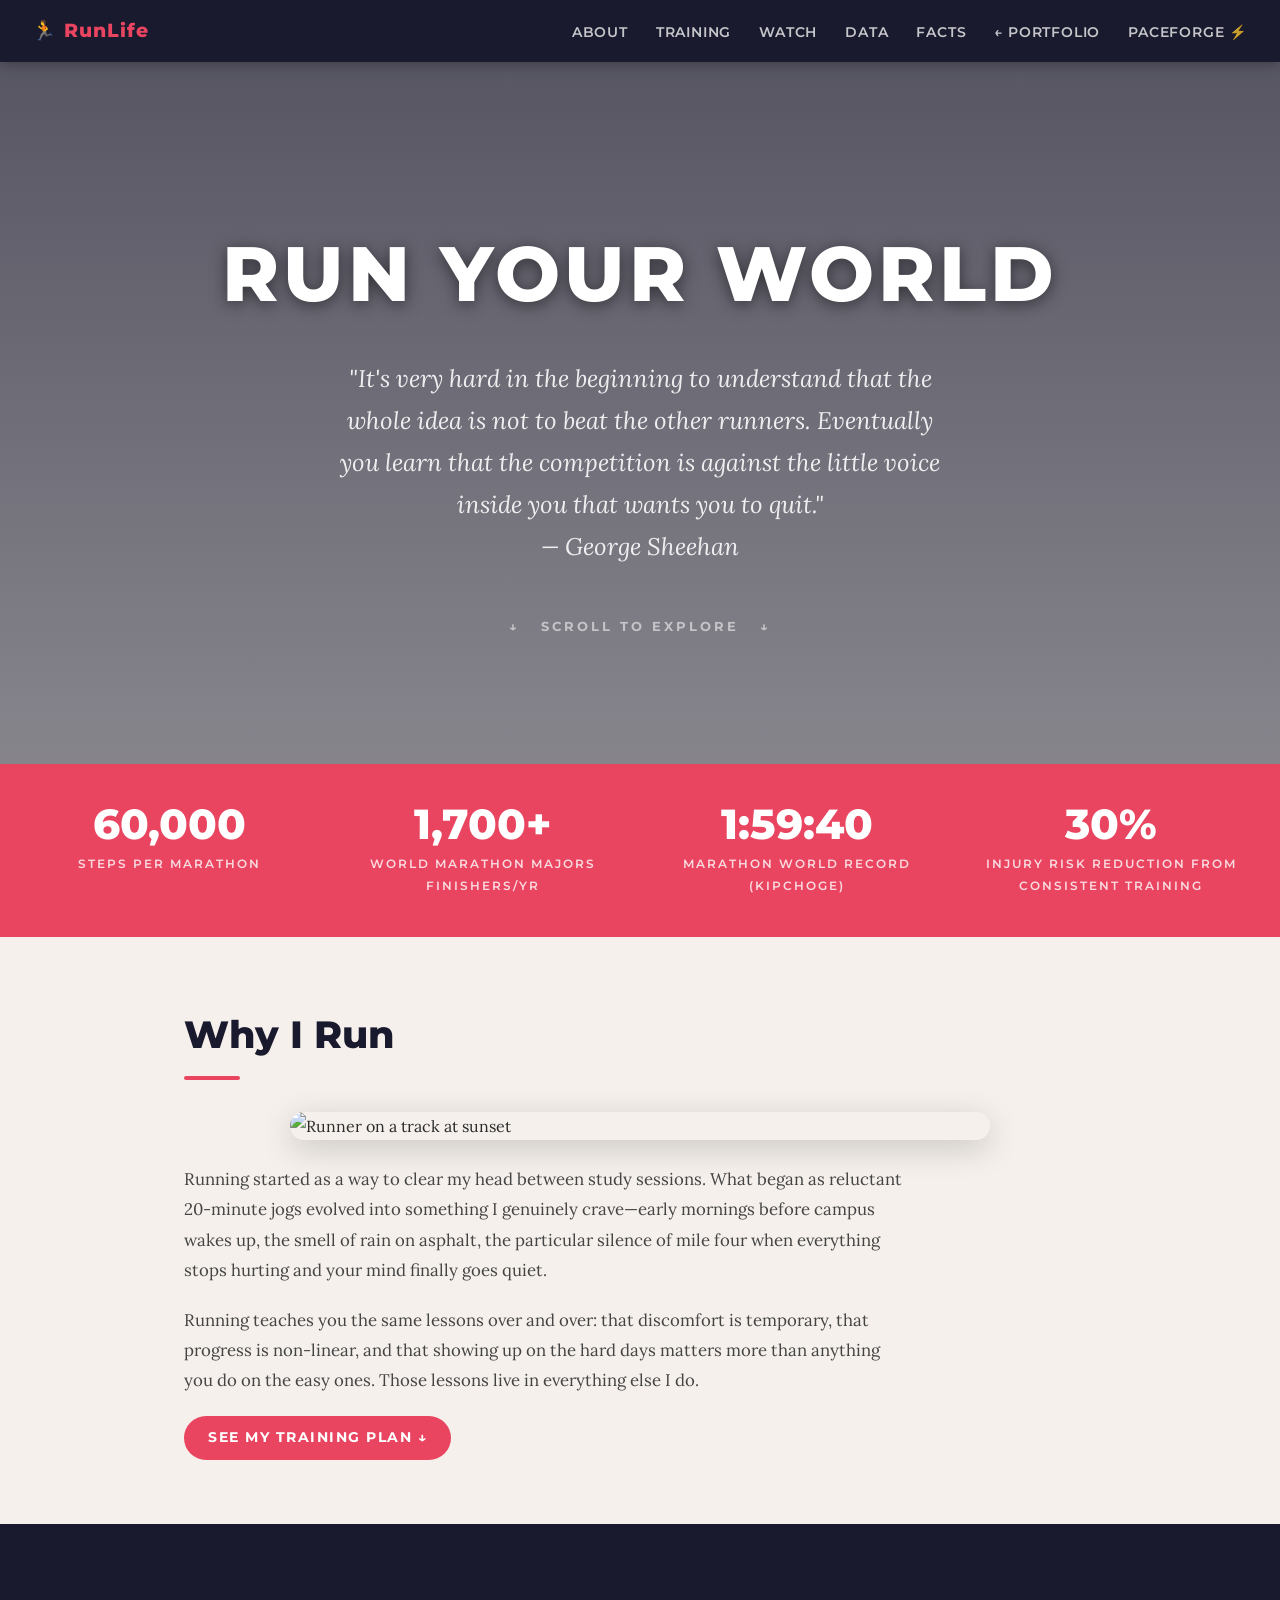
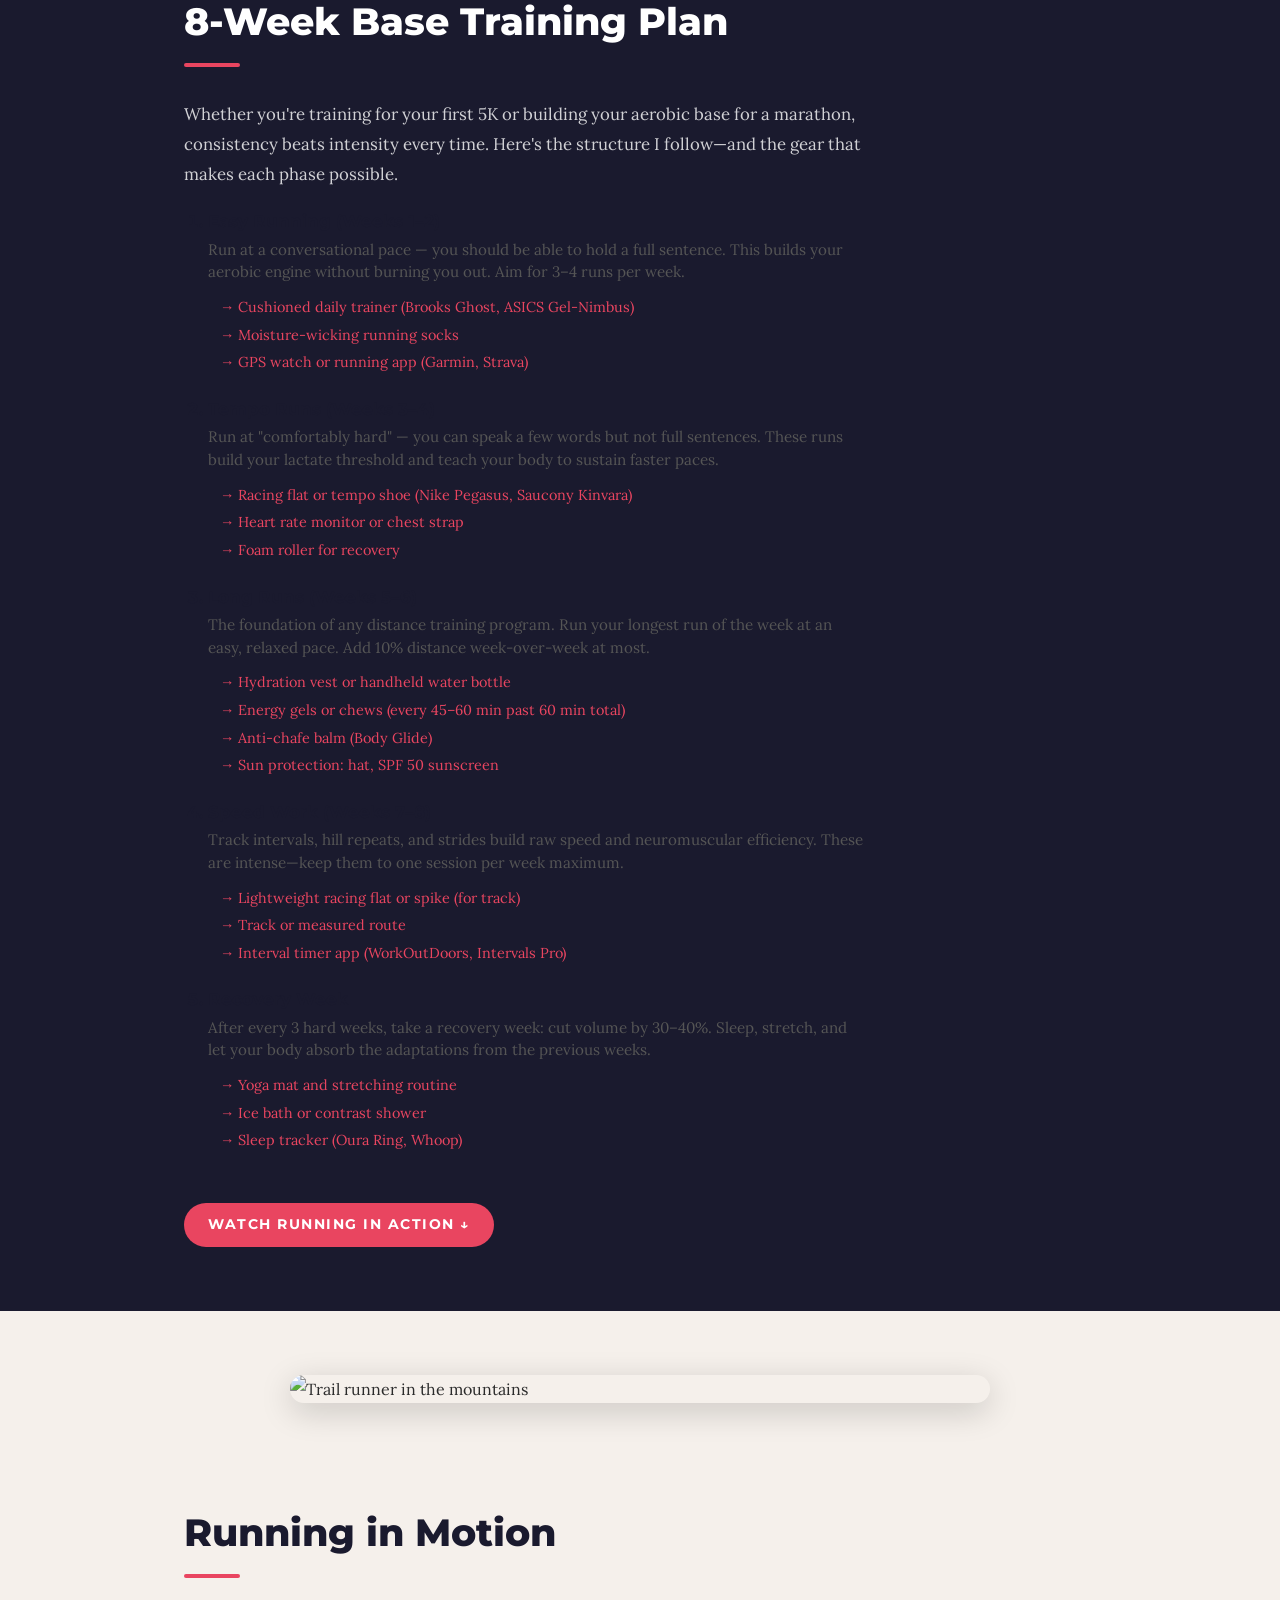
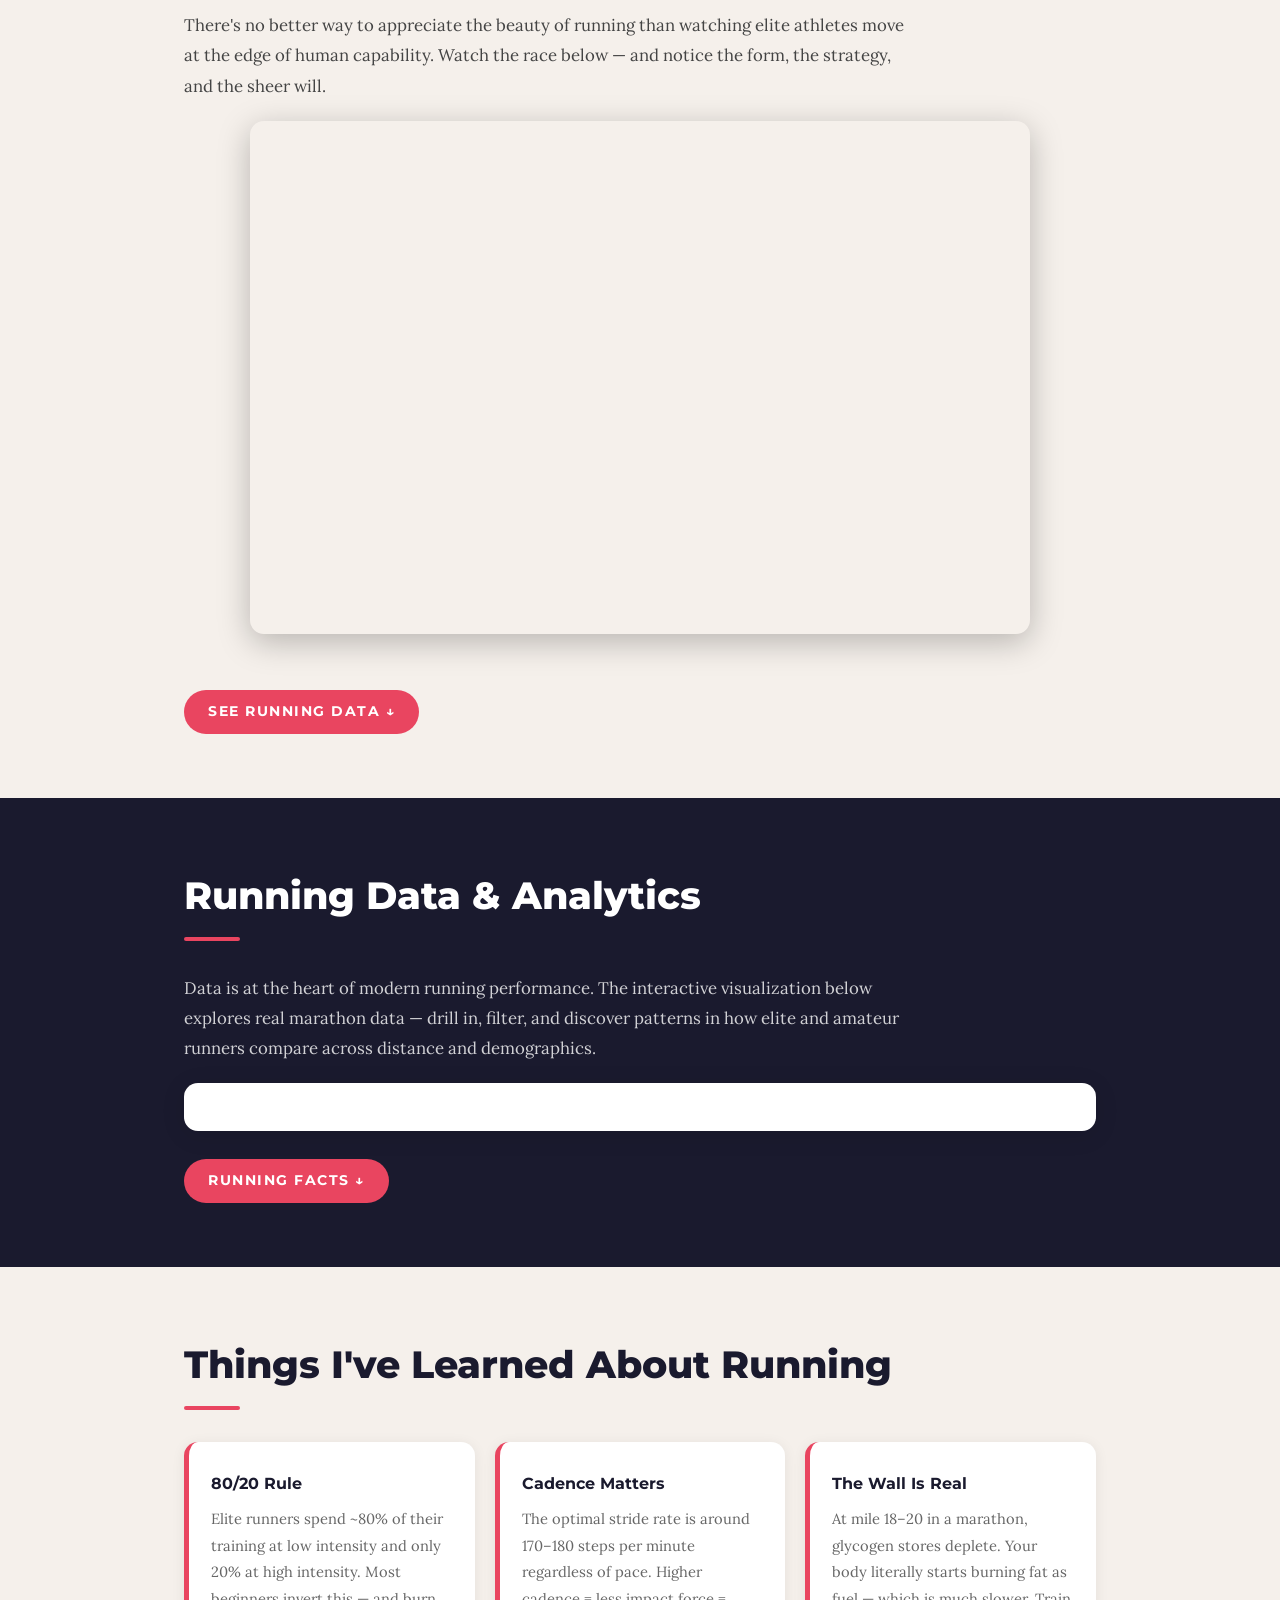
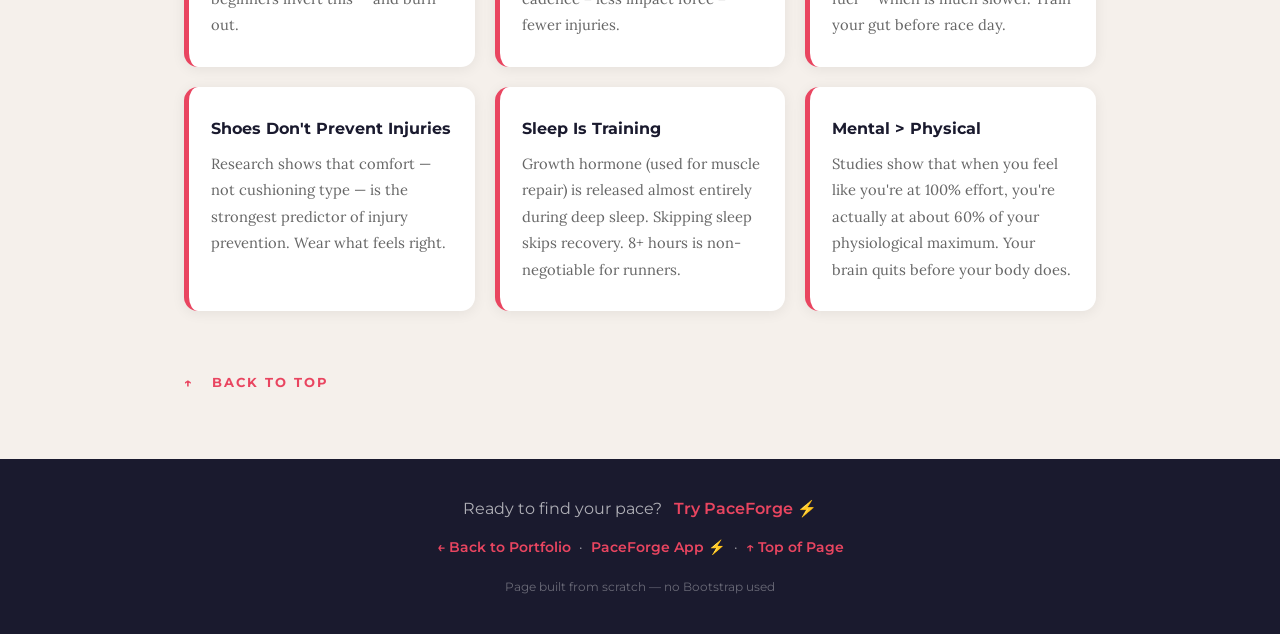
==== scratch.html @ 9eba05ad "Add files via upload" ====
<!DOCTYPE html>
<html lang="en">
<!--
  scratch.html — From-Scratch Running Page
  ✓ No Bootstrap used anywhere
  ✓ Linked to scratch-style.css (custom stylesheet, written from scratch)
  ✓ Nested lists (ordered list containing unordered lists)
  ✓ Images from Unsplash (not from Bootstrap theme)
  ✓ Embedded YouTube video
  ✓ On-page anchor (#top, #training, #video, #data, #facts)
  ✓ Custom background color/image in hero via CSS
  ✓ Live Tableau embed
  ✓ Navigation back to index.html
  ✓ Link to webapp.html (PaceForge)
-->
<head>
  <meta charset="UTF-8">
  <meta name="viewport" content="width=device-width, initial-scale=1.0">
  <title>Running | [Your Name]</title>
  <!-- Custom stylesheet (no Bootstrap) -->
  <link rel="stylesheet" href="scratch-style.css">
</head>
<body>

  <!-- ══════════════════════════════
       ON-PAGE ANCHOR: #top
  ══════════════════════════════ -->
  <span id="top"></span>

  <!-- ══════════════════════════════
       NAVIGATION
  ══════════════════════════════ -->
  <nav class="site-nav">
    <a href="#top" class="nav-brand">🏃 RunLife</a>
    <ul>
      <li><a href="#about-running">About</a></li>
      <li><a href="#training">Training</a></li>
      <li><a href="#video">Watch</a></li>
      <li><a href="#data">Data</a></li>
      <li><a href="#facts">Facts</a></li>
      <li><a href="index.html">← Portfolio</a></li>
      <li><a href="webapp.html">PaceForge ⚡</a></li>
    </ul>
  </nav>

  <!-- ══════════════════════════════
       HERO  (custom background image via CSS)
  ══════════════════════════════ -->
  <div class="hero-header">
    <h1>Run Your World</h1>
    <p class="hero-sub">
      "It's very hard in the beginning to understand that the whole idea is not to beat the other runners.
      Eventually you learn that the competition is against the little voice inside you that wants you to quit."
      <br><em>— George Sheehan</em>
    </p>
    <div class="scroll-hint">↓ &nbsp; scroll to explore &nbsp; ↓</div>
  </div>

  <!-- ══════════════════════════════
       STATS BAR  (div.stats-bar — DIV #3 from CSS)
  ══════════════════════════════ -->
  <div class="stats-bar">
    <div class="stat-item">
      <div class="stat-number">60,000</div>
      <div class="stat-label">Steps per Marathon</div>
    </div>
    <div class="stat-item">
      <div class="stat-number">1,700+</div>
      <div class="stat-label">World Marathon Majors Finishers/yr</div>
    </div>
    <div class="stat-item">
      <div class="stat-number">1:59:40</div>
      <div class="stat-label">Marathon World Record (Kipchoge)</div>
    </div>
    <div class="stat-item">
      <div class="stat-number">30%</div>
      <div class="stat-label">Injury Risk Reduction from Consistent Training</div>
    </div>
  </div>

  <!-- ══════════════════════════════
       ABOUT RUNNING SECTION
       ON-PAGE ANCHOR: #about-running
  ══════════════════════════════ -->
  <span id="about-running"></span>
  <div class="content-section">
    <h2>Why I Run</h2>
    <div class="section-rule"></div>

    <!-- Image from Unsplash (not from Bootstrap theme) ✓ -->
    <img
      class="run-image"
      src="https://images.unsplash.com/photo-1461897104016-0b3b00cc81ee?w=800&q=80"
      alt="Runner on a track at sunset"
    >

    <p>
      Running started as a way to clear my head between study sessions. What began as reluctant 20-minute jogs
      evolved into something I genuinely crave—early mornings before campus wakes up, the smell of rain on asphalt,
      the particular silence of mile four when everything stops hurting and your mind finally goes quiet.
    </p>
    <p>
      Running teaches you the same lessons over and over: that discomfort is temporary, that progress is
      non-linear, and that showing up on the hard days matters more than anything you do on the easy ones.
      Those lessons live in everything else I do.
    </p>

    <a class="anchor-link" href="#training">See My Training Plan ↓</a>
  </div>

  <!-- ══════════════════════════════
       TRAINING SECTION
       ON-PAGE ANCHOR: #training
       Ordered list containing unordered lists (nested lists ✓)
  ══════════════════════════════ -->
  <span id="training"></span>
  <div class="content-section alt-bg">
    <div style="max-width:960px; margin:0 auto; padding: 0 24px;">
      <h2>8-Week Base Training Plan</h2>
      <div class="section-rule"></div>
      <p>
        Whether you're training for your first 5K or building your aerobic base for a marathon,
        consistency beats intensity every time. Here's the structure I follow—and the gear that makes each phase possible.
      </p>

      <!-- ORDERED LIST containing UNORDERED LISTS ✓ -->
      <ol class="training-plan">

        <li>
          Easy Running (Weeks 1–2)
          <span class="li-desc">Run at a conversational pace — you should be able to hold a full sentence. This builds your aerobic engine without burning you out. Aim for 3–4 runs per week.</span>
          <ul class="gear-list">
            <li>Cushioned daily trainer (Brooks Ghost, ASICS Gel-Nimbus)</li>
            <li>Moisture-wicking running socks</li>
            <li>GPS watch or running app (Garmin, Strava)</li>
          </ul>
        </li>

        <li>
          Tempo Runs (Weeks 3–4)
          <span class="li-desc">Run at "comfortably hard" — you can speak a few words but not full sentences. These runs build your lactate threshold and teach your body to sustain faster paces.</span>
          <ul class="gear-list">
            <li>Racing flat or tempo shoe (Nike Pegasus, Saucony Kinvara)</li>
            <li>Heart rate monitor or chest strap</li>
            <li>Foam roller for recovery</li>
          </ul>
        </li>

        <li>
          Long Runs (Weeks 5–6)
          <span class="li-desc">The foundation of any distance training program. Run your longest run of the week at an easy, relaxed pace. Add 10% distance week-over-week at most.</span>
          <ul class="gear-list">
            <li>Hydration vest or handheld water bottle</li>
            <li>Energy gels or chews (every 45–60 min past 60 min total)</li>
            <li>Anti-chafe balm (Body Glide)</li>
            <li>Sun protection: hat, SPF 50 sunscreen</li>
          </ul>
        </li>

        <li>
          Speed Work (Weeks 7–8)
          <span class="li-desc">Track intervals, hill repeats, and strides build raw speed and neuromuscular efficiency. These are intense—keep them to one session per week maximum.</span>
          <ul class="gear-list">
            <li>Lightweight racing flat or spike (for track)</li>
            <li>Track or measured route</li>
            <li>Interval timer app (WorkOutDoors, Intervals Pro)</li>
          </ul>
        </li>

        <li>
          Recovery Week
          <span class="li-desc">After every 3 hard weeks, take a recovery week: cut volume by 30–40%. Sleep, stretch, and let your body absorb the adaptations from the previous weeks.</span>
          <ul class="gear-list">
            <li>Yoga mat and stretching routine</li>
            <li>Ice bath or contrast shower</li>
            <li>Sleep tracker (Oura Ring, Whoop)</li>
          </ul>
        </li>

      </ol>

      <br>
      <a class="anchor-link" href="#video">Watch Running in Action ↓</a>
    </div>
  </div>

  <!-- ══════════════════════════════
       SECOND IMAGE (additional ✓)
  ══════════════════════════════ -->
  <div class="content-section">
    <img
      class="run-image"
      src="https://images.unsplash.com/photo-1544717305-2782549b5136?w=800&q=80"
      alt="Trail runner in the mountains"
      style="margin-bottom:32px;"
    >
  </div>

  <!-- ══════════════════════════════
       YOUTUBE VIDEO
       ON-PAGE ANCHOR: #video
       Embedded YouTube video ✓ (works once hosted online)
  ══════════════════════════════ -->
  <span id="video"></span>
  <div class="content-section" style="padding-top:0;">
    <h2>Running in Motion</h2>
    <div class="section-rule"></div>
    <p>
      There's no better way to appreciate the beauty of running than watching elite athletes move at the edge
      of human capability. Watch the race below — and notice the form, the strategy, and the sheer will.
    </p>

    <!-- YouTube embed ✓
         NOTE: Replace "oAFPsF5LLSM" with any YouTube video ID you prefer.
         Go to a YouTube running video → Share → Embed → copy the 11-character ID.
         Format: https://www.youtube.com/embed/[VIDEO_ID]
         This will not display locally but works when hosted on GitHub Pages. -->
    <div class="video-container">
      <iframe
        src="https://www.youtube.com/embed/oAFPsF5LLSM"
        title="Marathon Running Video"
        allow="accelerometer; autoplay; clipboard-write; encrypted-media; gyroscope; picture-in-picture"
        allowfullscreen>
      </iframe>
    </div>

    <br><br>
    <a class="anchor-link" href="#data">See Running Data ↓</a>
  </div>

  <!-- ══════════════════════════════
       TABLEAU EMBED
       ON-PAGE ANCHOR: #data
       Live interactive Tableau visualization ✓
  ══════════════════════════════ -->
  <span id="data"></span>
  <div class="content-section alt-bg">
    <div style="max-width:960px; margin:0 auto; padding: 0 24px;">
      <h2>Running Data &amp; Analytics</h2>
      <div class="section-rule"></div>
      <p>
        Data is at the heart of modern running performance. The interactive visualization below
        explores real marathon data — drill in, filter, and discover patterns in how elite and amateur
        runners compare across distance and demographics.
      </p>

      <!-- ══ TABLEAU PUBLIC EMBED ══
           Live, interactive Tableau visualization ✓

           HOW TO SWAP THIS OUT:
           1. Go to https://public.tableau.com/app/discover
           2. Search "marathon" or "running" to find a viz you like
           3. Open the viz → click "Share" → "Embed Code"
           4. Replace everything inside div.tableau-container with that embed code.

           The viz below is the NYC Marathon Dashboard from Tableau Public.
      -->
      <div class="tableau-container">
        <div class='tableauPlaceholder' id='viz1' style='position: relative'>
          <noscript>
            <a href='#'>
              <img
                alt='NYC Marathon Dashboard'
                src='https://public.tableau.com/static/images/NY/NYCMarathon_16842979/NYCMarathon/1_rss.png'
                style='border: none'
              >
            </a>
          </noscript>
          <object class='tableauViz' style='display:none;'>
            <param name='host_url' value='https%3A%2F%2Fpublic.tableau.com%2F' />
            <param name='embed_code_version' value='3' />
            <param name='site_root' value='' />
            <param name='name' value='NYCMarathon_16842979/NYCMarathon' />
            <param name='tabs' value='no' />
            <param name='toolbar' value='yes' />
            <param name='animate_transition' value='yes' />
            <param name='display_static_image' value='yes' />
            <param name='display_spinner' value='yes' />
            <param name='display_overlay' value='yes' />
            <param name='display_count' value='yes' />
            <param name='language' value='en-US' />
          </object>
        </div>
        <script type='text/javascript'>
          var divElement = document.getElementById('viz1');
          var vizElement  = divElement.getElementsByTagName('object')[0];
          vizElement.style.width  = '100%';
          vizElement.style.height = (divElement.offsetWidth * 0.75) + 'px';
          var scriptElement = document.createElement('script');
          scriptElement.src = 'https://public.tableau.com/javascripts/api/viz_v1.js';
          vizElement.parentNode.insertBefore(scriptElement, vizElement);
        </script>
      </div>

      <br>
      <a class="anchor-link" href="#facts">Running Facts ↓</a>
    </div>
  </div>

  <!-- ══════════════════════════════
       RUNNING FACTS  (div.fact-grid — DIV #4)
       ON-PAGE ANCHOR: #facts
  ══════════════════════════════ -->
  <span id="facts"></span>
  <div class="content-section">
    <h2>Things I've Learned About Running</h2>
    <div class="section-rule"></div>

    <div class="fact-grid">
      <div class="fact-card">
        <h4>80/20 Rule</h4>
        <p>Elite runners spend ~80% of their training at low intensity and only 20% at high intensity. Most beginners invert this — and burn out.</p>
      </div>
      <div class="fact-card">
        <h4>Cadence Matters</h4>
        <p>The optimal stride rate is around 170–180 steps per minute regardless of pace. Higher cadence = less impact force = fewer injuries.</p>
      </div>
      <div class="fact-card">
        <h4>The Wall Is Real</h4>
        <p>At mile 18–20 in a marathon, glycogen stores deplete. Your body literally starts burning fat as fuel — which is much slower. Train your gut before race day.</p>
      </div>
      <div class="fact-card">
        <h4>Shoes Don't Prevent Injuries</h4>
        <p>Research shows that comfort — not cushioning type — is the strongest predictor of injury prevention. Wear what feels right.</p>
      </div>
      <div class="fact-card">
        <h4>Sleep Is Training</h4>
        <p>Growth hormone (used for muscle repair) is released almost entirely during deep sleep. Skipping sleep skips recovery. 8+ hours is non-negotiable for runners.</p>
      </div>
      <div class="fact-card">
        <h4>Mental > Physical</h4>
        <p>Studies show that when you feel like you're at 100% effort, you're actually at about 60% of your physiological maximum. Your brain quits before your body does.</p>
      </div>
    </div>

    <br><br>
    <!-- Back to top anchor ✓ -->
    <a class="back-to-top" href="#top">↑ &nbsp; Back to Top</a>
  </div>

  <!-- ══════════════════════════════
       FOOTER — navigation back to professional pages ✓
  ══════════════════════════════ -->
  <footer class="site-footer">
    <p style="margin-bottom: 12px; font-size: 1rem;">
      Ready to find your pace?
      <a href="webapp.html" style="margin-left:8px;">Try PaceForge ⚡</a>
    </p>
    <p>
      <a href="index.html">← Back to Portfolio</a>
      &nbsp;·&nbsp;
      <a href="webapp.html">PaceForge App ⚡</a>
      &nbsp;·&nbsp;
      <a href="#top">↑ Top of Page</a>
    </p>
    <p style="margin-top:16px; font-size: 0.78rem; color: rgba(255,255,255,0.35);">
      Page built from scratch — no Bootstrap used
    </p>
  </footer>

</body>
</html>
---- scratch-style.css ----
/* ============================================================
   scratch-style.css  —  Custom stylesheet for Running page
   No Bootstrap. All styles written from scratch.
   ============================================================ */

/* ── Google Fonts import ── */
@import url('https://fonts.googleapis.com/css2?family=Montserrat:wght@400;600;700;800&family=Lora:ital,wght@0,400;0,600;1,400&display=swap');

/* ══════════════════════════════
   1. BASE / BODY
══════════════════════════════ */
* {
  box-sizing: border-box;
  margin: 0;
  padding: 0;
}

body {
  font-family: 'Lora', Georgia, serif;         /* font-family */
  color: #2b2b2b;                              /* font-color */
  background-color: #f5f0eb;                   /* warm off-white base */
  line-height: 1.75;
}

/* ══════════════════════════════
   2. NAVIGATION BAR
══════════════════════════════ */
nav.site-nav {
  background-color: #1a1a2e;
  padding: 14px 32px;
  display: flex;
  align-items: center;
  justify-content: space-between;
  position: sticky;
  top: 0;
  z-index: 100;
  box-shadow: 0 2px 12px rgba(0, 0, 0, 0.3);
}

nav.site-nav .nav-brand {
  font-family: 'Montserrat', sans-serif;       /* font-family */
  font-weight: 800;
  font-size: 1.2rem;
  color: #e94560;                              /* font-color */
  text-decoration: none;
  letter-spacing: 1px;
}

nav.site-nav ul {
  list-style: none;
  display: flex;
  gap: 28px;
  padding: 0;
  margin: 0;
}

nav.site-nav ul li a {
  font-family: 'Montserrat', sans-serif;       /* font-family */
  font-weight: 600;
  font-size: 0.88rem;
  color: rgba(255, 255, 255, 0.75);           /* font-color */
  text-decoration: none;
  letter-spacing: 0.8px;
  text-transform: uppercase;
  transition: color 0.2s;
}

nav.site-nav ul li a:hover {
  color: #e94560;                              /* font-color */
}

/* ══════════════════════════════
   3. HERO HEADER  (DIV #1)
══════════════════════════════ */
div.hero-header {
  background-image:
    linear-gradient(to bottom, rgba(26, 26, 46, 0.72), rgba(26, 26, 46, 0.50)),
    url('https://images.unsplash.com/photo-1571008887538-b36bb32f4571?w=1400&q=80');
  background-size: cover;
  background-position: center 35%;
  min-height: 78vh;
  display: flex;
  flex-direction: column;
  align-items: center;
  justify-content: center;
  text-align: center;
  padding: 80px 24px 60px;
  color: #ffffff;                              /* font-color */
}

div.hero-header h1 {
  font-family: 'Montserrat', sans-serif;       /* font-family */
  font-weight: 800;
  font-size: clamp(2.6rem, 6vw, 5rem);
  text-transform: uppercase;
  letter-spacing: 4px;
  text-shadow: 0 3px 16px rgba(0, 0, 0, 0.5);
  margin-bottom: 16px;
}

div.hero-header p.hero-sub {
  font-family: 'Lora', serif;
  font-style: italic;
  font-size: clamp(1.1rem, 2.5vw, 1.5rem);
  color: rgba(255, 255, 255, 0.88);           /* font-color */
  max-width: 600px;
}

div.hero-header .scroll-hint {
  margin-top: 48px;
  font-family: 'Montserrat', sans-serif;
  font-size: 0.8rem;
  font-weight: 700;
  letter-spacing: 3px;
  text-transform: uppercase;
  color: rgba(255, 255, 255, 0.55);           /* font-color */
  animation: bounce 2s infinite;
}

@keyframes bounce {
  0%, 100% { transform: translateY(0); }
  50%       { transform: translateY(8px); }
}

/* ══════════════════════════════
   4. ANCHOR LINKS (SECTION JUMPS)
══════════════════════════════ */
a.anchor-link {
  display: inline-block;
  background-color: #e94560;
  color: #ffffff;                              /* font-color */
  font-family: 'Montserrat', sans-serif;       /* font-family */
  font-weight: 700;
  font-size: 0.85rem;
  text-transform: uppercase;
  letter-spacing: 1.5px;
  padding: 10px 24px;
  border-radius: 50px;
  text-decoration: none;
  transition: background 0.2s, transform 0.2s;
}

a.anchor-link:hover {
  background-color: #c0392b;
  transform: translateY(-2px);
}

/* ══════════════════════════════
   5. SECTION WRAPPERS  (DIV #2)
══════════════════════════════ */
div.content-section {
  max-width: 960px;
  margin: 0 auto;
  padding: 64px 24px;
}

div.content-section h2 {
  font-family: 'Montserrat', sans-serif;       /* font-family */
  font-weight: 800;
  font-size: clamp(1.8rem, 3vw, 2.4rem);
  color: #1a1a2e;                              /* font-color */
  margin-bottom: 8px;
}

div.content-section .section-rule {
  width: 56px;
  height: 4px;
  background: #e94560;
  border-radius: 2px;
  margin-bottom: 32px;
}

div.content-section p {
  font-size: 1.05rem;
  color: #444;                                 /* font-color */
  line-height: 1.8;
  margin-bottom: 20px;
  max-width: 720px;
}

/* Alternating section backgrounds */
div.content-section.alt-bg {
  background-color: #1a1a2e;
  max-width: 100%;
  padding: 64px 0;
  color: #eee;                                 /* font-color */
}

div.content-section.alt-bg > * {
  max-width: 960px;
  margin-left: auto;
  margin-right: auto;
  padding-left: 24px;
  padding-right: 24px;
}

div.content-section.alt-bg h2 {
  color: #ffffff;                              /* font-color */
}

div.content-section.alt-bg p {
  color: rgba(255, 255, 255, 0.80);           /* font-color */
}

/* ══════════════════════════════
   6. STATS BAR  (DIV #3)
══════════════════════════════ */
div.stats-bar {
  background-color: #e94560;
  color: #ffffff;                              /* font-color */
  display: flex;
  justify-content: space-around;
  flex-wrap: wrap;
  padding: 40px 24px;
  gap: 24px;
}

div.stats-bar .stat-item {
  text-align: center;
  flex: 1;
  min-width: 140px;
}

div.stats-bar .stat-number {
  font-family: 'Montserrat', sans-serif;       /* font-family */
  font-weight: 800;
  font-size: 2.6rem;
  color: #ffffff;                              /* font-color */
  line-height: 1;
}

div.stats-bar .stat-label {
  font-family: 'Montserrat', sans-serif;       /* font-family */
  font-weight: 600;
  font-size: 0.78rem;
  text-transform: uppercase;
  letter-spacing: 2px;
  color: rgba(255, 255, 255, 0.80);           /* font-color */
  margin-top: 8px;
}

/* ══════════════════════════════
   7. RUNNING IMAGE
══════════════════════════════ */
img.run-image {
  width: 100%;
  max-width: 700px;
  border-radius: 16px;
  display: block;
  margin: 0 auto 24px;
  box-shadow: 0 8px 32px rgba(0, 0, 0, 0.18);
  object-fit: cover;
}

/* ══════════════════════════════
   8. LISTS
══════════════════════════════ */
ol.training-plan {
  max-width: 680px;
  padding-left: 24px;
}

ol.training-plan > li {
  font-family: 'Montserrat', sans-serif;       /* font-family */
  font-weight: 700;
  font-size: 1.05rem;
  color: #1a1a2e;                              /* font-color */
  margin-bottom: 20px;
  line-height: 1.5;
}

ol.training-plan > li span.li-desc {
  display: block;
  font-family: 'Lora', serif;                  /* font-family */
  font-weight: 400;
  font-size: 0.95rem;
  color: #555;                                 /* font-color */
  margin-top: 4px;
  margin-bottom: 10px;
}

ul.gear-list {
  list-style: none;
  padding-left: 12px;
  margin: 8px 0 0;
}

ul.gear-list li {
  font-family: 'Lora', serif;                  /* font-family */
  font-weight: 400;
  font-size: 0.9rem;
  color: #e94560;                              /* font-color */
  padding: 3px 0;
}

ul.gear-list li::before {
  content: '→  ';
  color: #e94560;                              /* font-color */
  font-weight: 700;
}

/* ══════════════════════════════
   9. FACT CARDS  (DIV #4)
══════════════════════════════ */
div.fact-grid {
  display: grid;
  grid-template-columns: repeat(auto-fit, minmax(220px, 1fr));
  gap: 20px;
  margin-top: 16px;
}

div.fact-card {
  background: #ffffff;
  border-radius: 14px;
  padding: 28px 22px;
  border-left: 5px solid #e94560;
  box-shadow: 0 2px 14px rgba(0, 0, 0, 0.07);
  transition: transform 0.2s;
}

div.fact-card:hover {
  transform: translateY(-4px);
}

div.fact-card h4 {
  font-family: 'Montserrat', sans-serif;       /* font-family */
  font-weight: 700;
  font-size: 1rem;
  color: #1a1a2e;                              /* font-color */
  margin-bottom: 8px;
}

div.fact-card p {
  font-size: 0.92rem;
  color: #666;                                 /* font-color */
  margin: 0;
}

/* ══════════════════════════════
   10. VIDEO CONTAINER
══════════════════════════════ */
div.video-container {
  position: relative;
  padding-bottom: 56.25%;  /* 16:9 */
  height: 0;
  overflow: hidden;
  border-radius: 14px;
  box-shadow: 0 8px 32px rgba(0, 0, 0, 0.25);
  max-width: 780px;
  margin: 0 auto;
}

div.video-container iframe {
  position: absolute;
  top: 0; left: 0;
  width: 100%; height: 100%;
  border: 0;
}

/* ══════════════════════════════
   11. TABLEAU CONTAINER
══════════════════════════════ */
div.tableau-container {
  background: #ffffff;
  border-radius: 14px;
  padding: 24px;
  box-shadow: 0 4px 24px rgba(0, 0, 0, 0.10);
  overflow: hidden;
  text-align: center;
}

/* ══════════════════════════════
   12. FOOTER
══════════════════════════════ */
footer.site-footer {
  background-color: #1a1a2e;
  color: rgba(255, 255, 255, 0.65);           /* font-color */
  font-family: 'Montserrat', sans-serif;       /* font-family */
  font-size: 0.88rem;
  text-align: center;
  padding: 36px 24px;
}

footer.site-footer a {
  color: #e94560;                              /* font-color */
  text-decoration: none;
  font-weight: 600;
  transition: color 0.2s;
}

footer.site-footer a:hover {
  color: #ff6b81;                              /* font-color */
}

/* ══════════════════════════════
   13. BACK TO TOP BUTTON
══════════════════════════════ */
a.back-to-top {
  display: inline-flex;
  align-items: center;
  gap: 8px;
  font-family: 'Montserrat', sans-serif;       /* font-family */
  font-weight: 700;
  font-size: 0.82rem;
  text-transform: uppercase;
  letter-spacing: 2px;
  color: #e94560;                              /* font-color */
  text-decoration: none;
  transition: color 0.2s;
}

a.back-to-top:hover {
  color: #c0392b;                              /* font-color */
}

/* ══════════════════════════════
   14. RESPONSIVE ADJUSTMENTS
══════════════════════════════ */
@media (max-width: 640px) {
  nav.site-nav {
    flex-direction: column;
    gap: 12px;
  }
  nav.site-nav ul {
    gap: 16px;
    flex-wrap: wrap;
    justify-content: center;
  }
  div.stats-bar {
    padding: 28px 16px;
  }
}
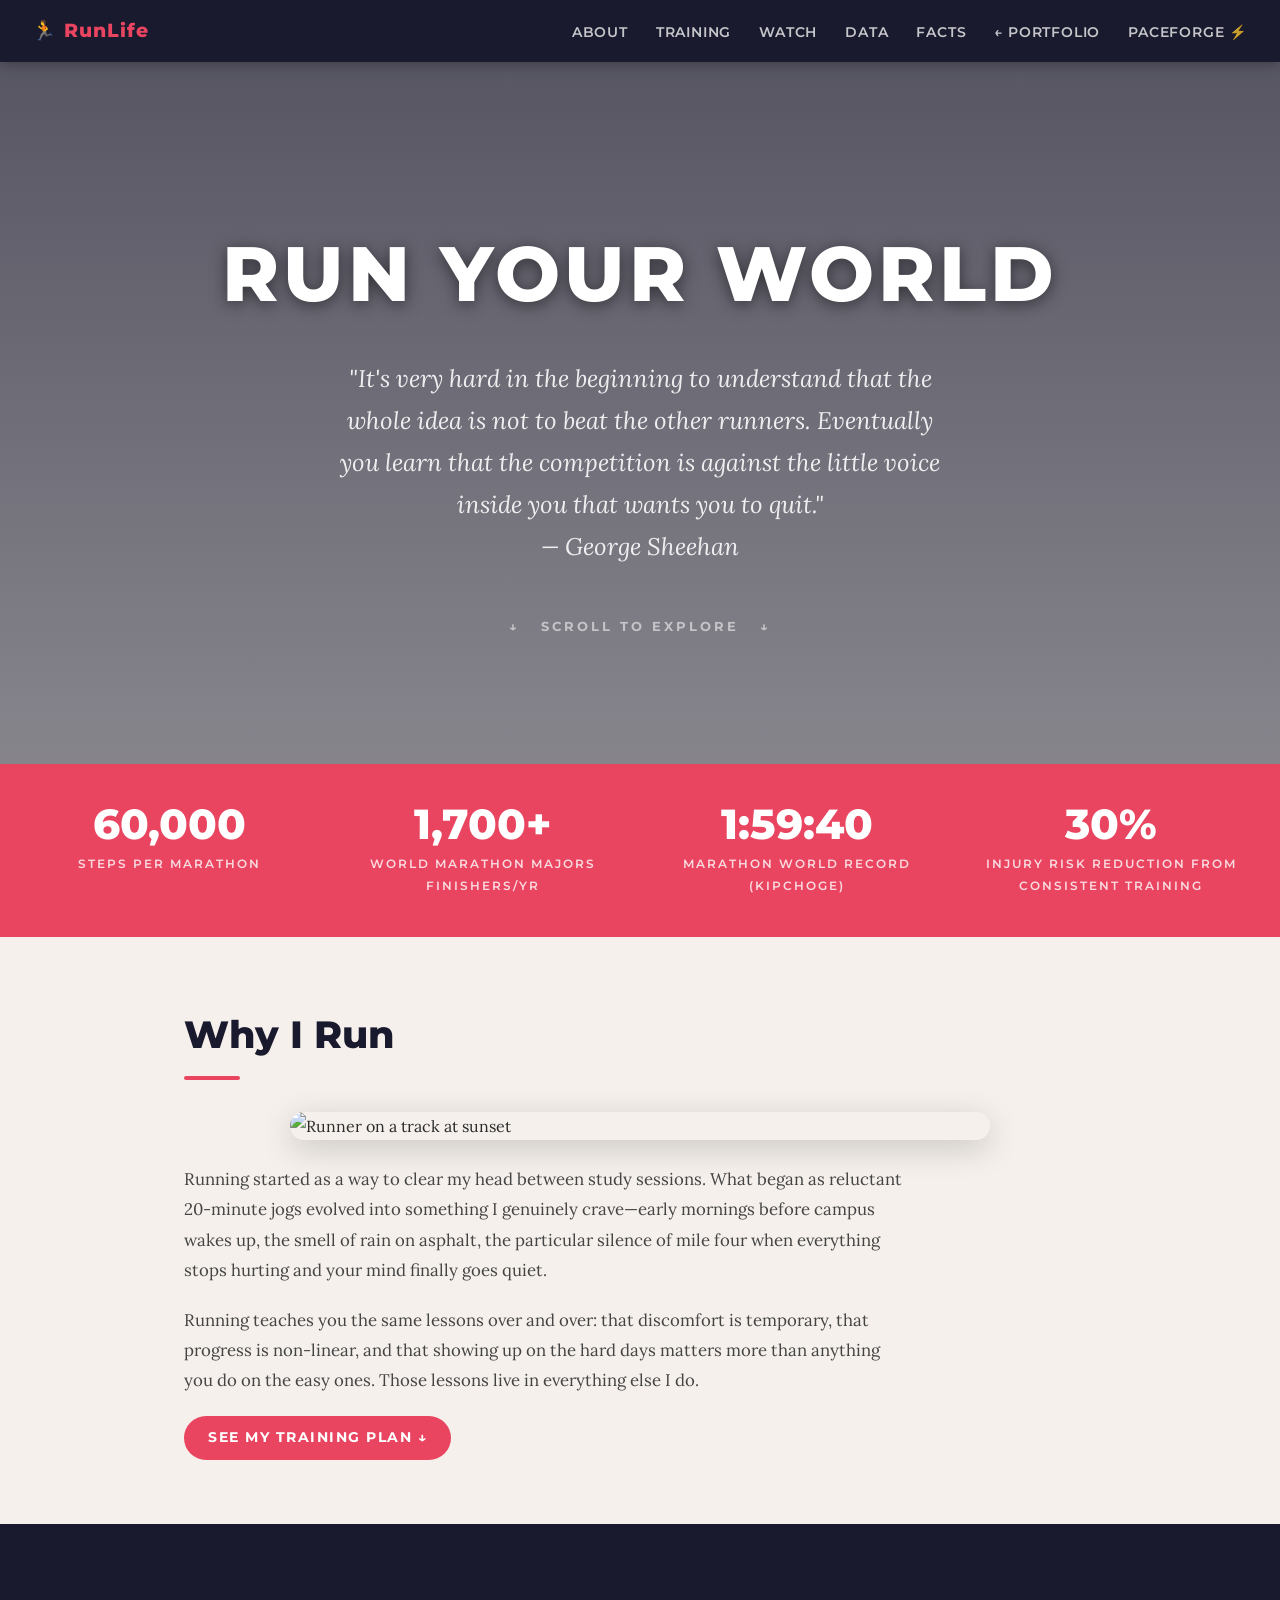
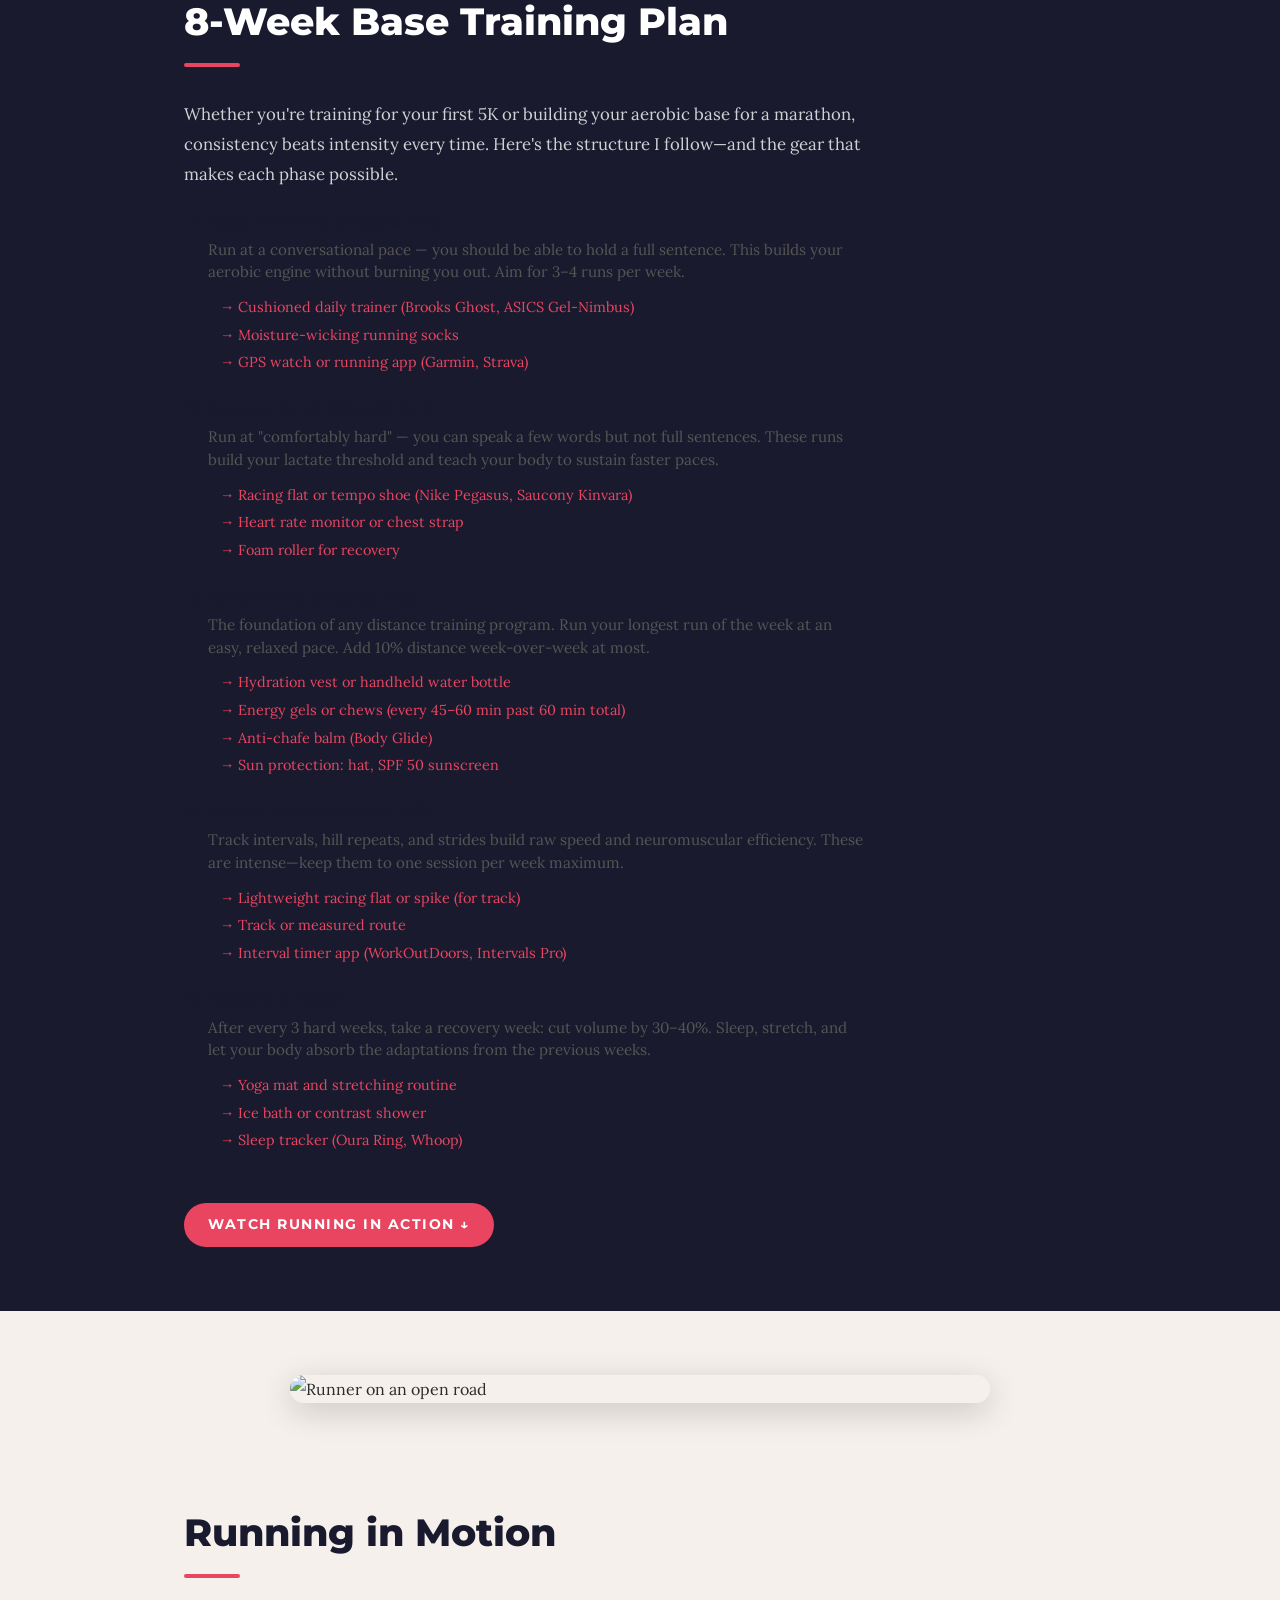
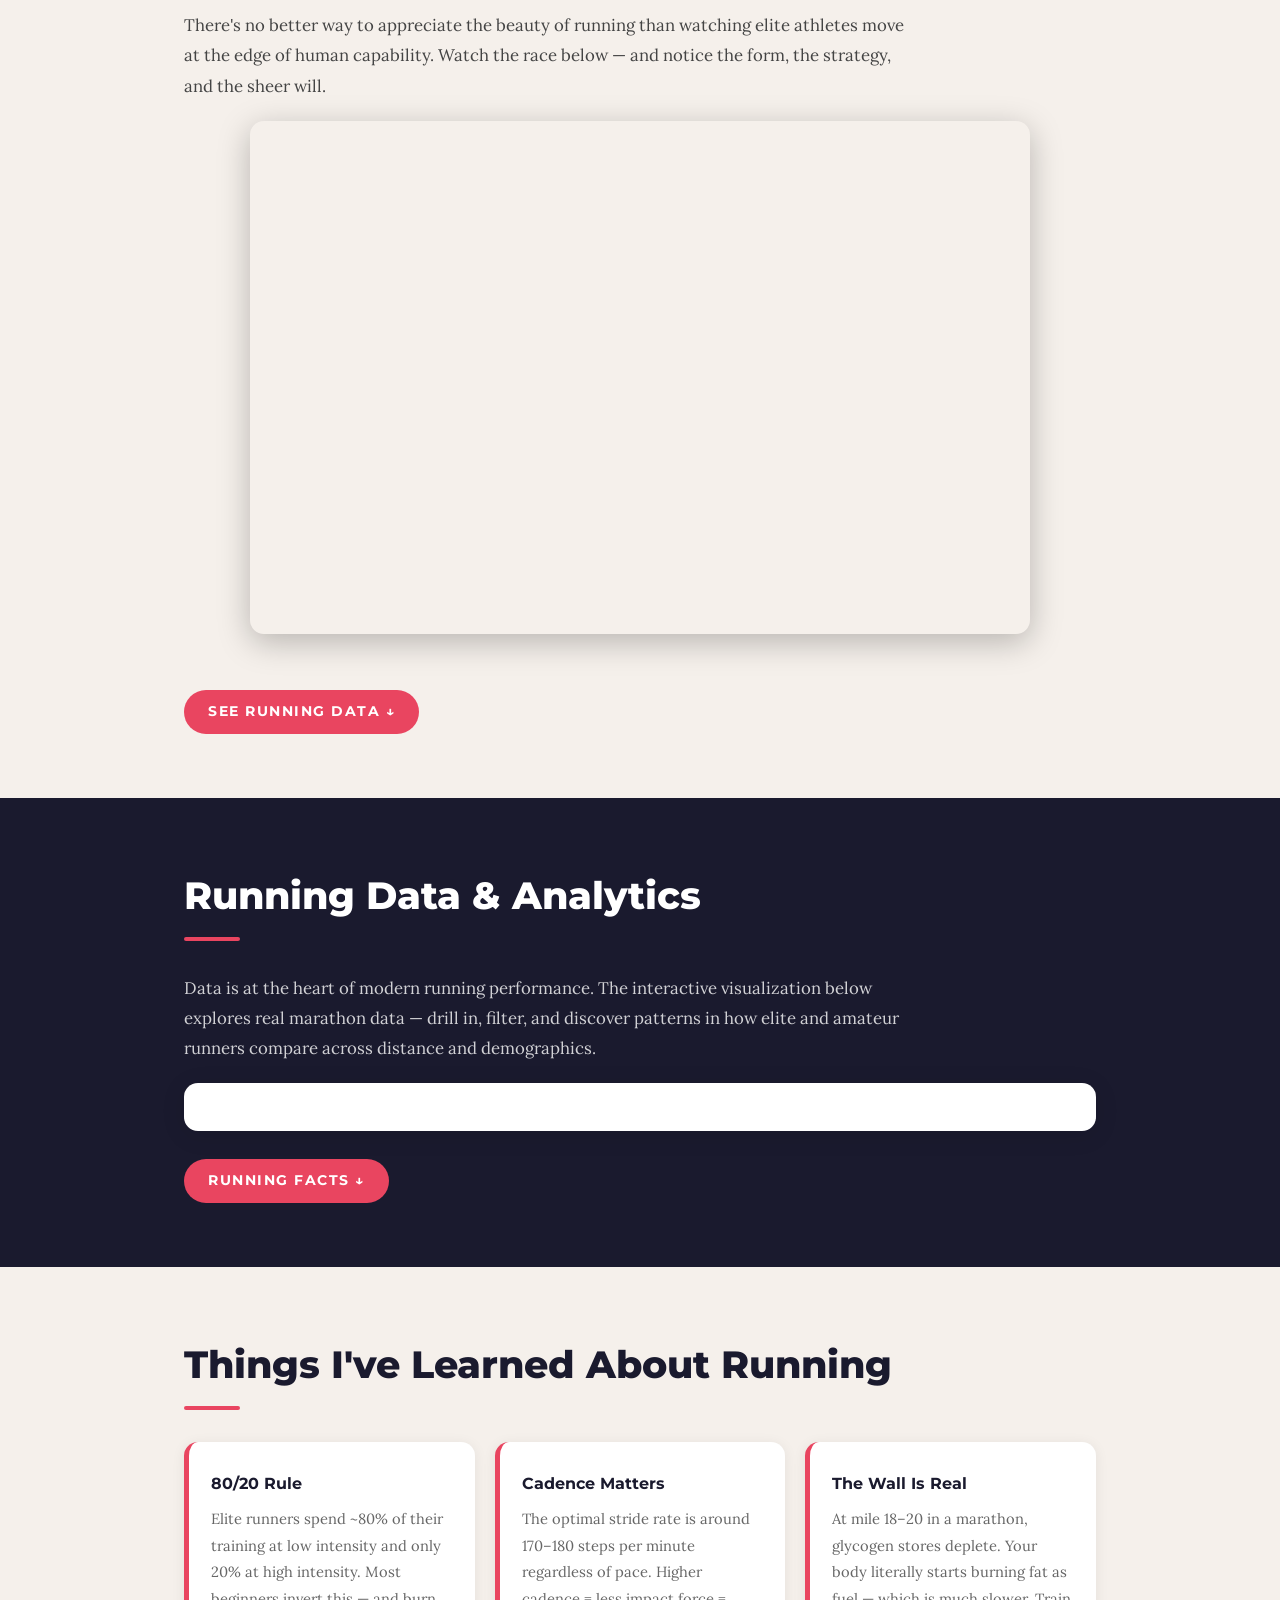
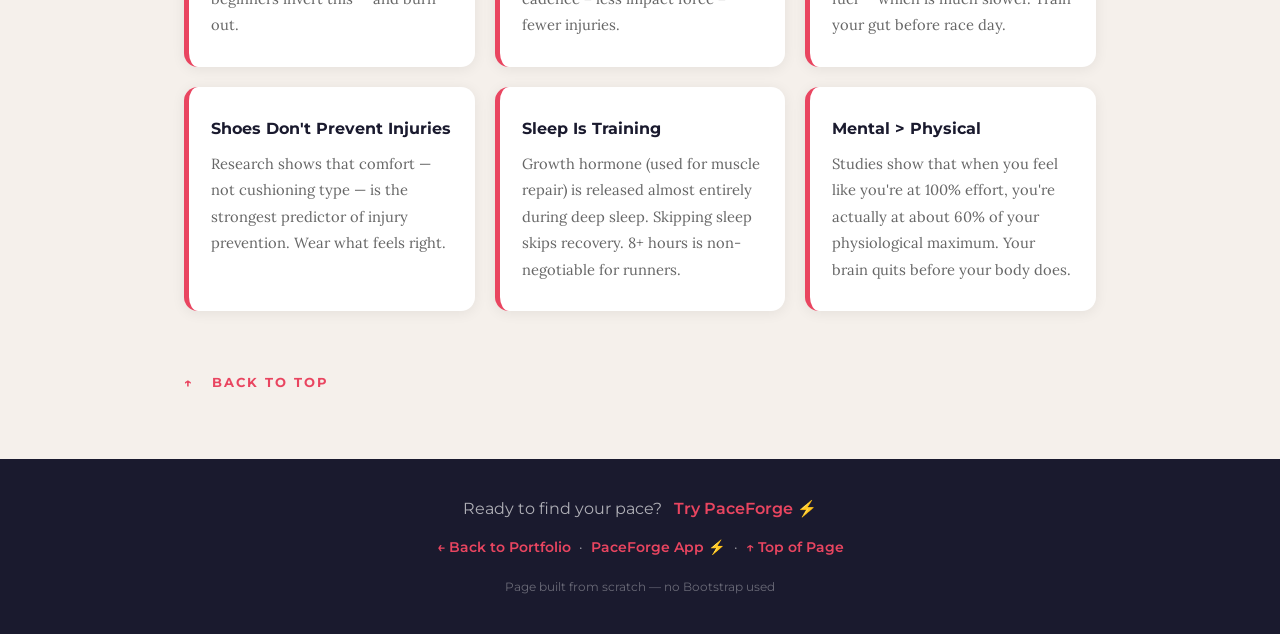
==== commit 2e8930dc: "Update scratch.html" ====
--- a/scratch.html
+++ b/scratch.html
@@ -190,8 +190,8 @@
   <div class="content-section">
     <img
       class="run-image"
-      src="https://images.unsplash.com/photo-1544717305-2782549b5136?w=800&q=80"
-      alt="Trail runner in the mountains"
+      src="https://images.unsplash.com/photo-1476480862126-209bfaa8edc8?w=800&q=80"
+      alt="Runner on an open road"
       style="margin-bottom:32px;"
     >
   </div>
@@ -217,8 +217,8 @@
          This will not display locally but works when hosted on GitHub Pages. -->
     <div class="video-container">
       <iframe
-        src="https://www.youtube.com/embed/oAFPsF5LLSM"
-        title="Marathon Running Video"
+        src="https://www.youtube.com/embed/flAQNO5CGJ0"
+        title="London Marathon 2024"
         allow="accelerometer; autoplay; clipboard-write; encrypted-media; gyroscope; picture-in-picture"
         allowfullscreen>
       </iframe>
@@ -270,7 +270,7 @@
             <param name='host_url' value='https%3A%2F%2Fpublic.tableau.com%2F' />
             <param name='embed_code_version' value='3' />
             <param name='site_root' value='' />
-            <param name='name' value='NYCMarathon_16842979/NYCMarathon' />
+            <param name='name' value='Runnerstrainingandperformance/RunnersTrainingandPerformanceDashboard' />
             <param name='tabs' value='no' />
             <param name='toolbar' value='yes' />
             <param name='animate_transition' value='yes' />
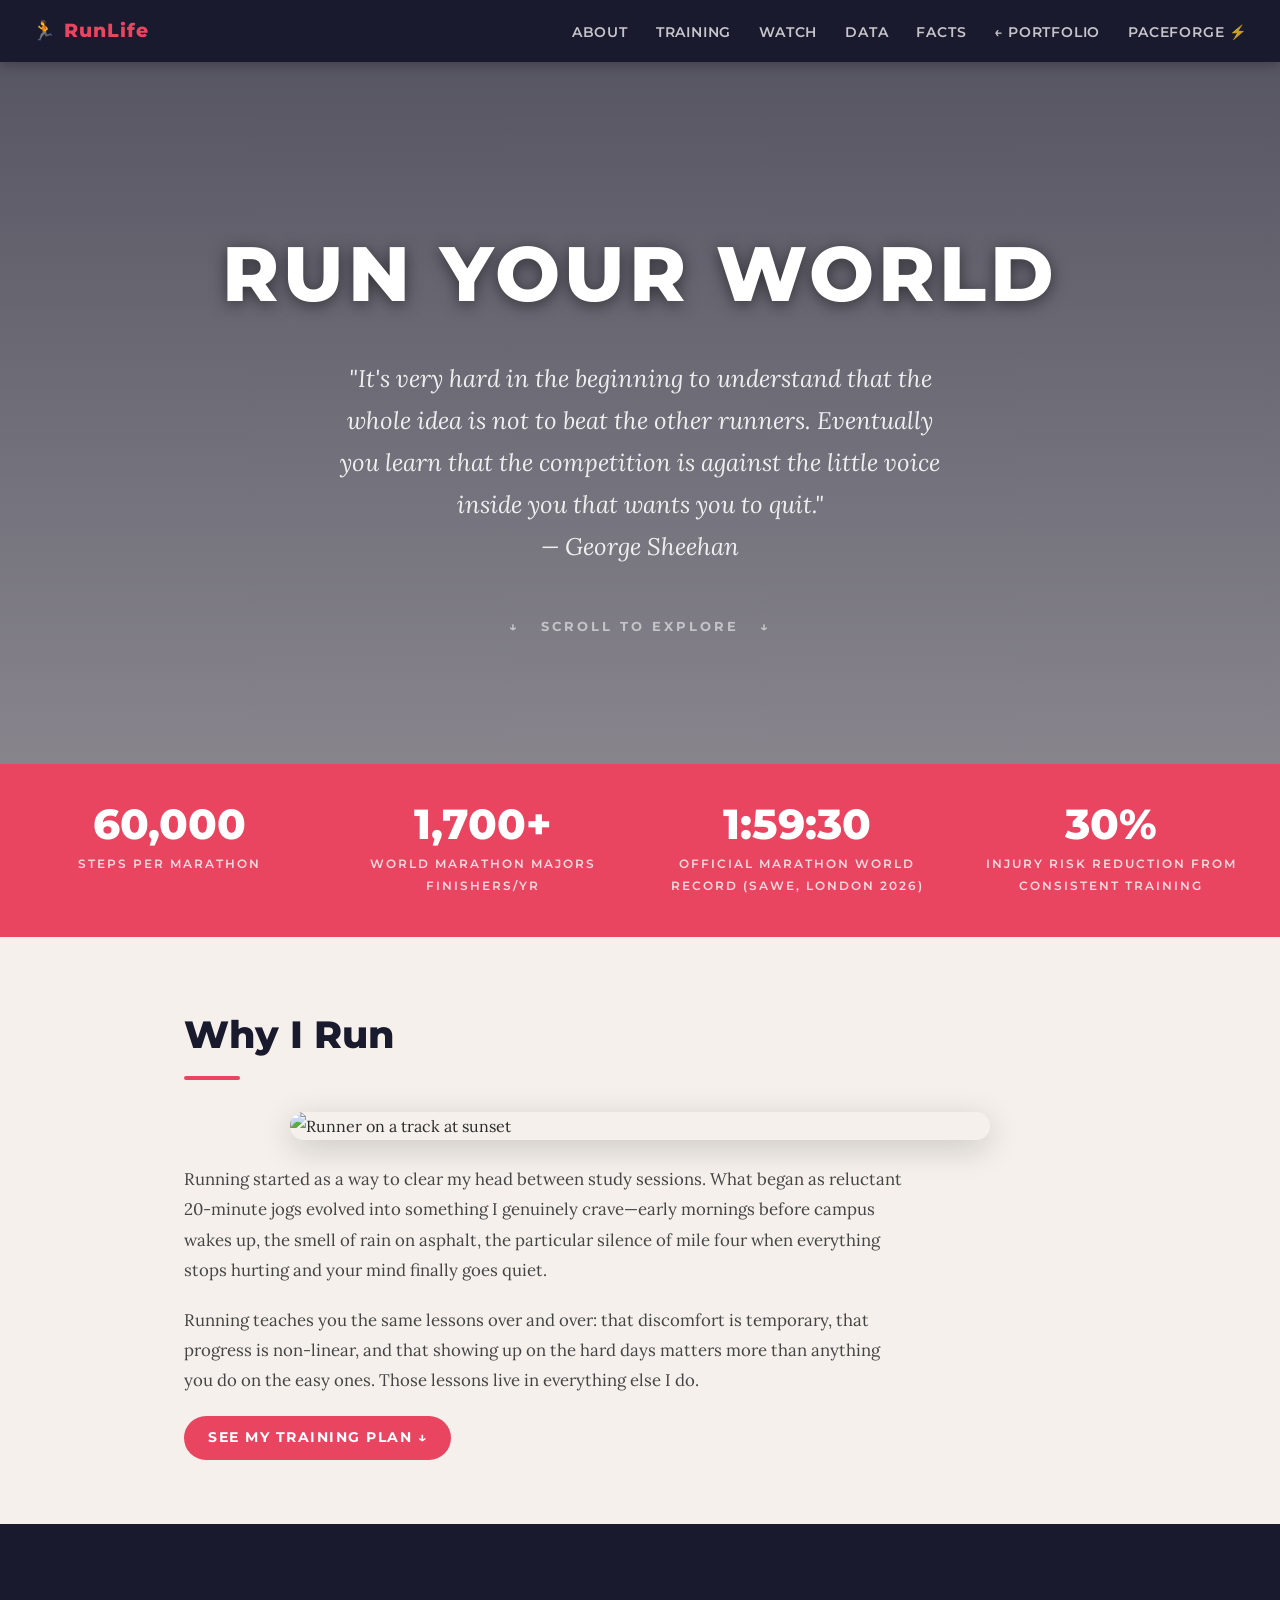
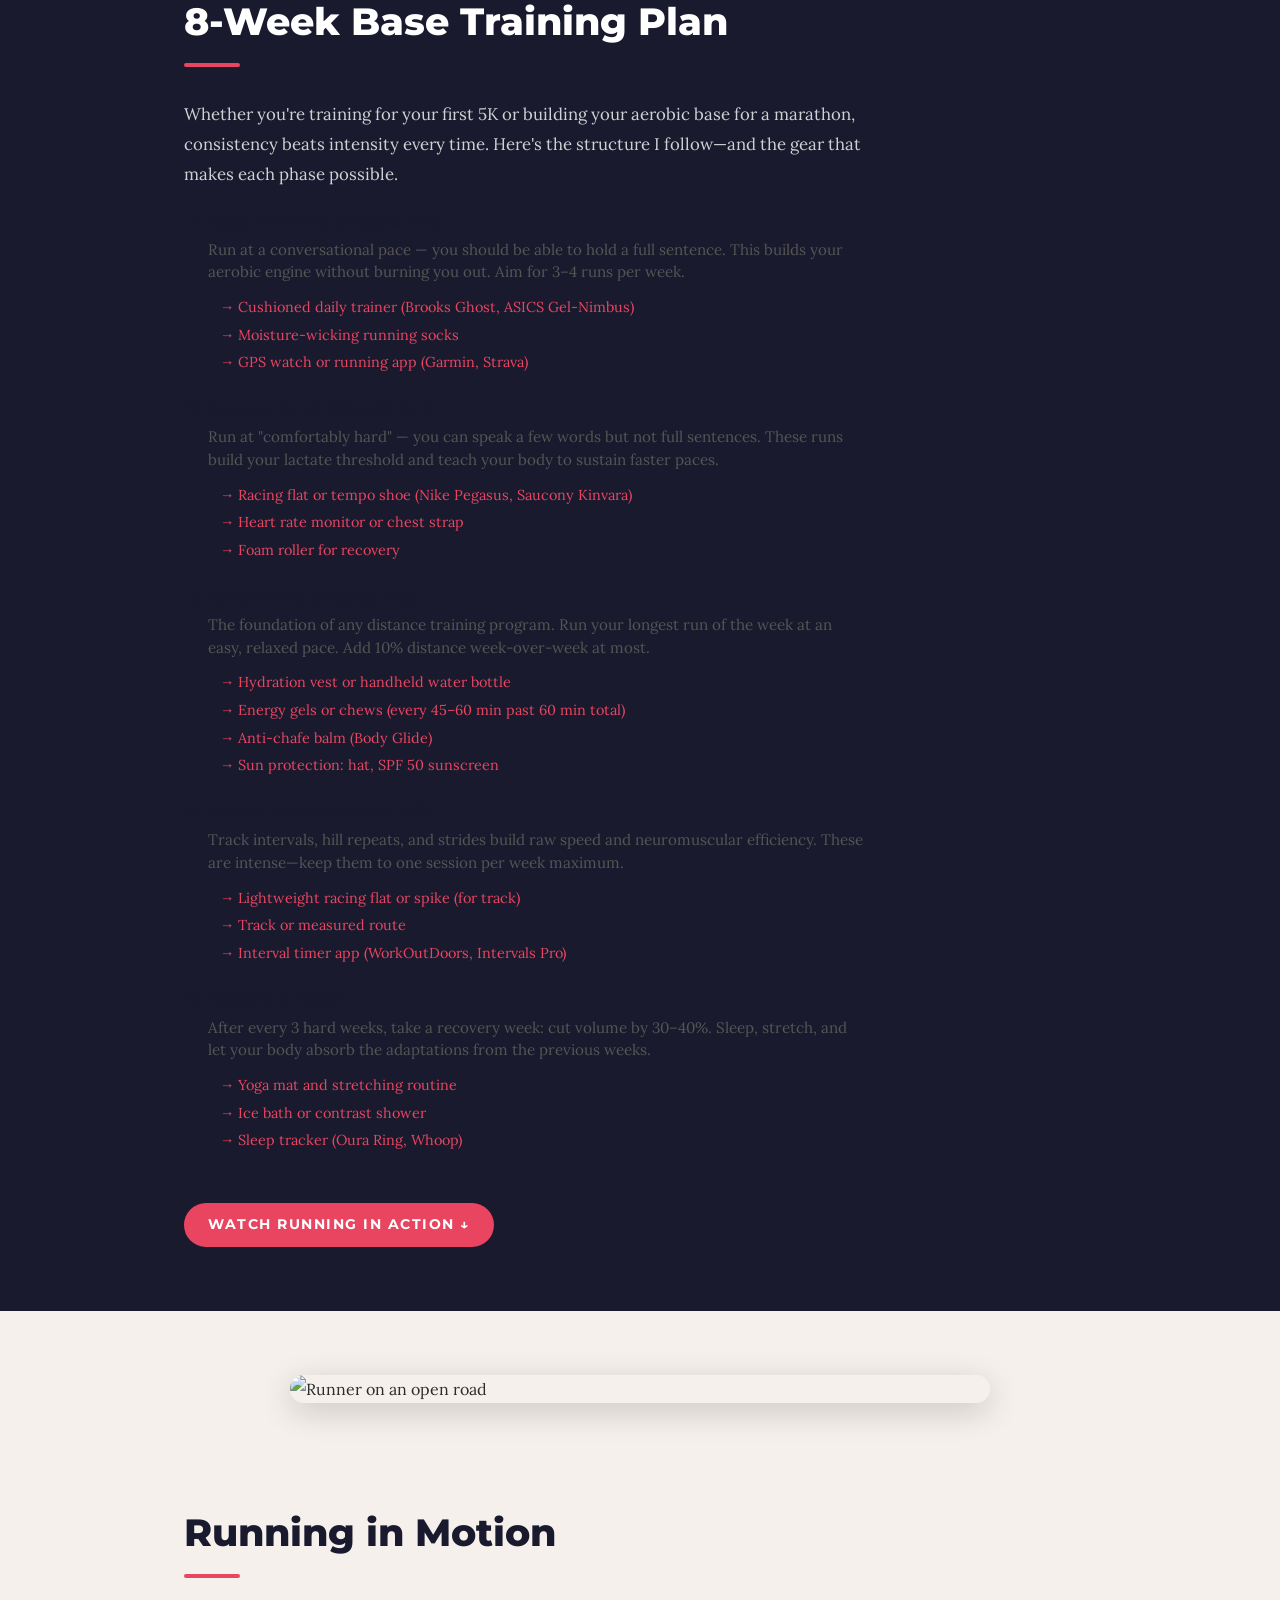
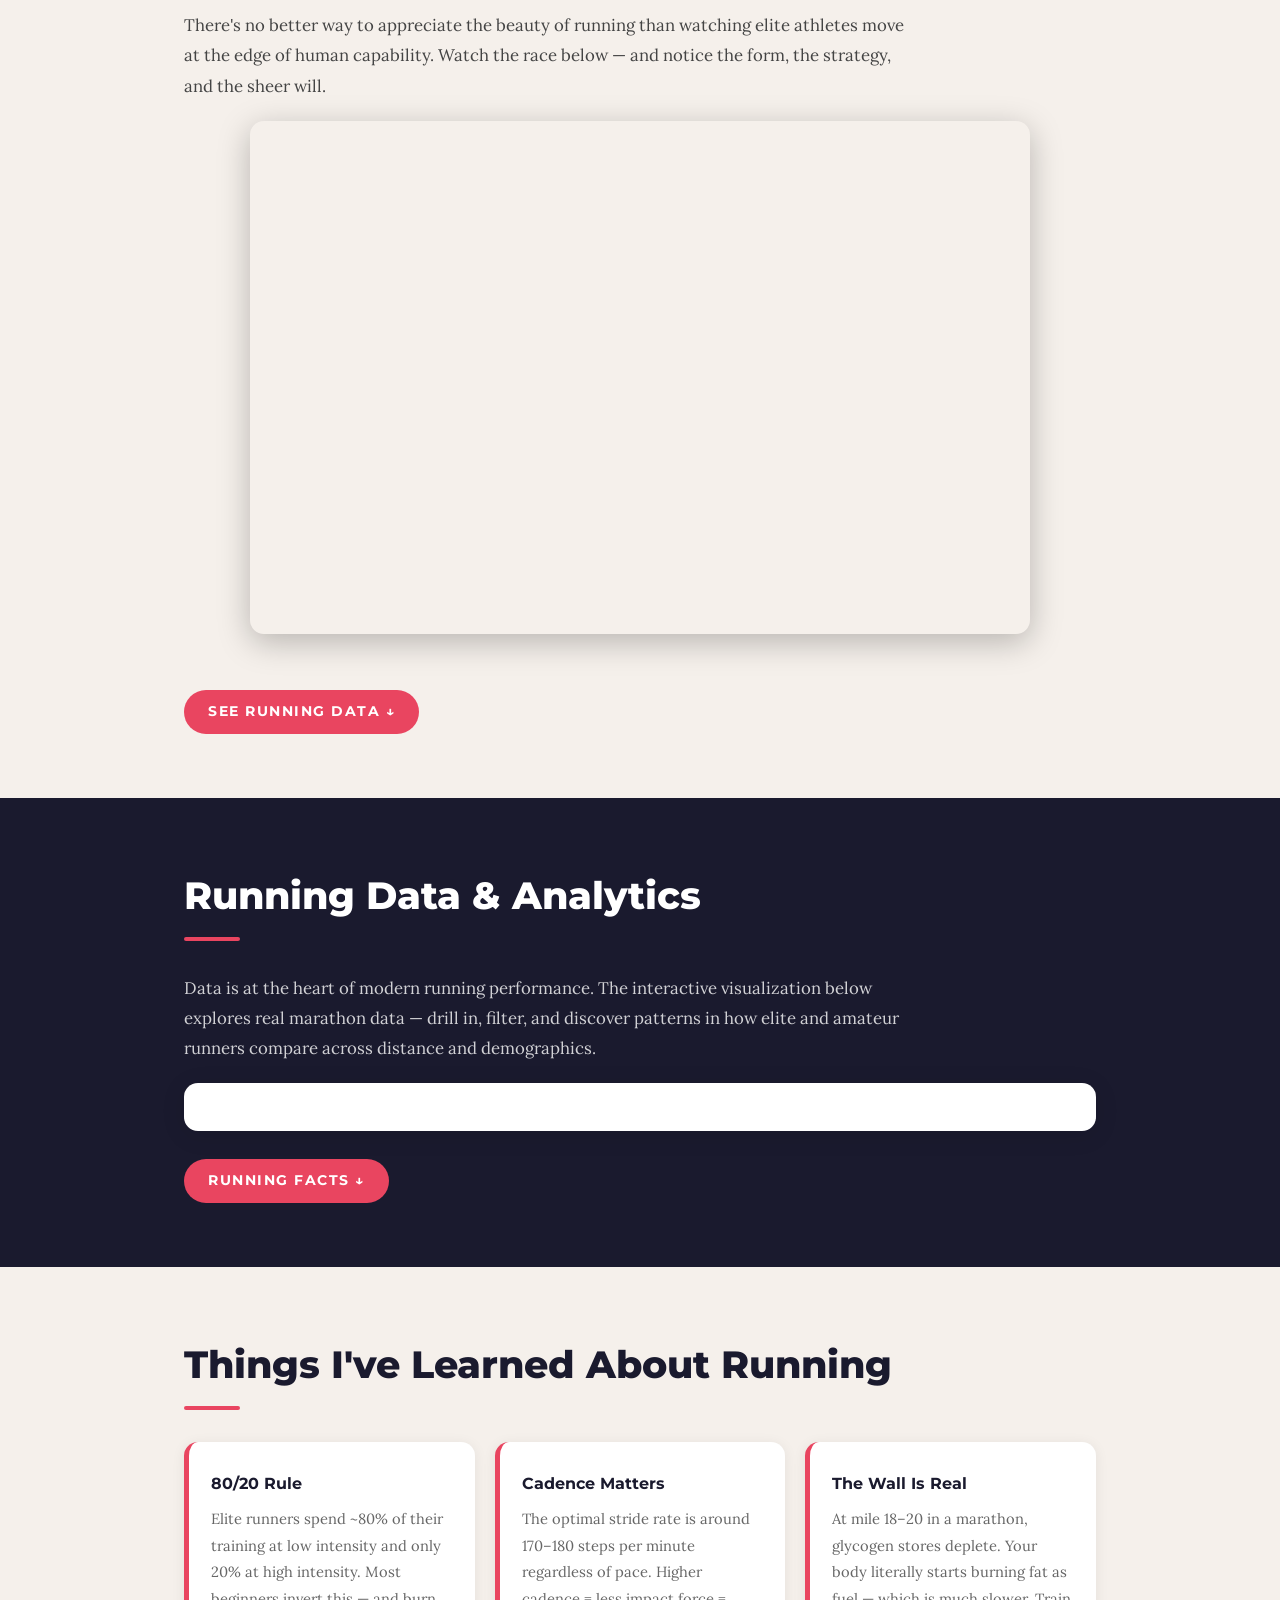
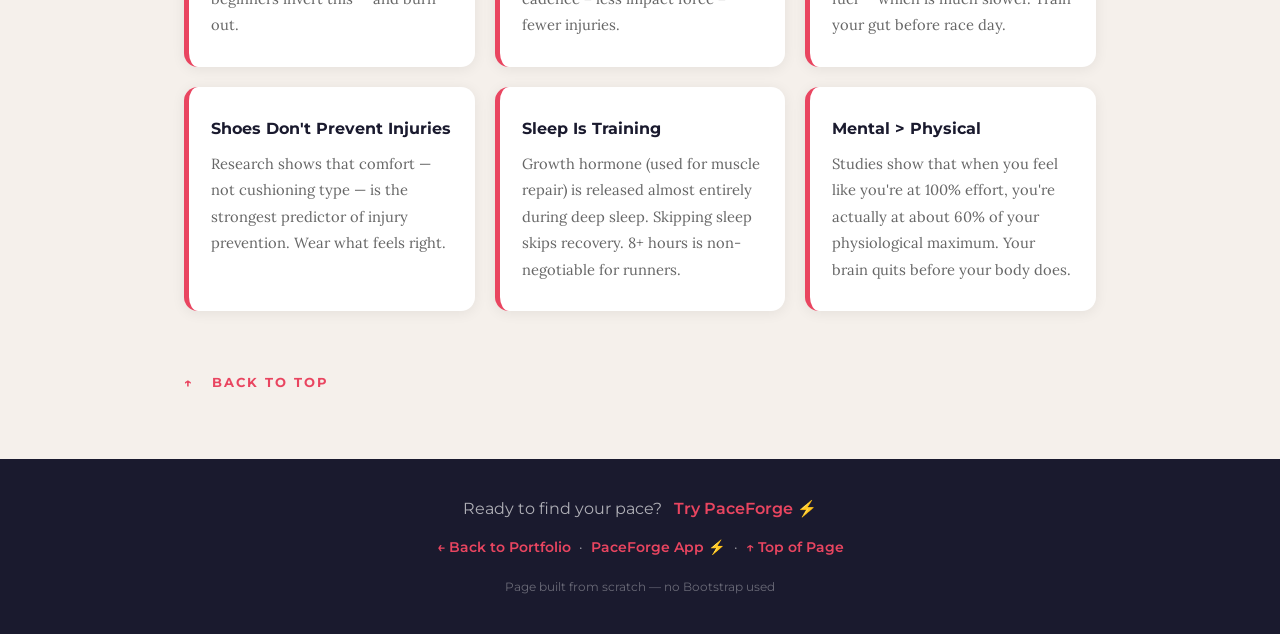
==== commit ea2d4b78: "Add files via upload" ====
--- a/scratch.html
+++ b/scratch.html
@@ -69,8 +69,8 @@
       <div class="stat-label">World Marathon Majors Finishers/yr</div>
     </div>
     <div class="stat-item">
-      <div class="stat-number">1:59:40</div>
-      <div class="stat-label">Marathon World Record (Kipchoge)</div>
+      <div class="stat-number">1:59:30</div>
+      <div class="stat-label">Official Marathon World Record (Sawe, London 2026)</div>
     </div>
     <div class="stat-item">
       <div class="stat-number">30%</div>
